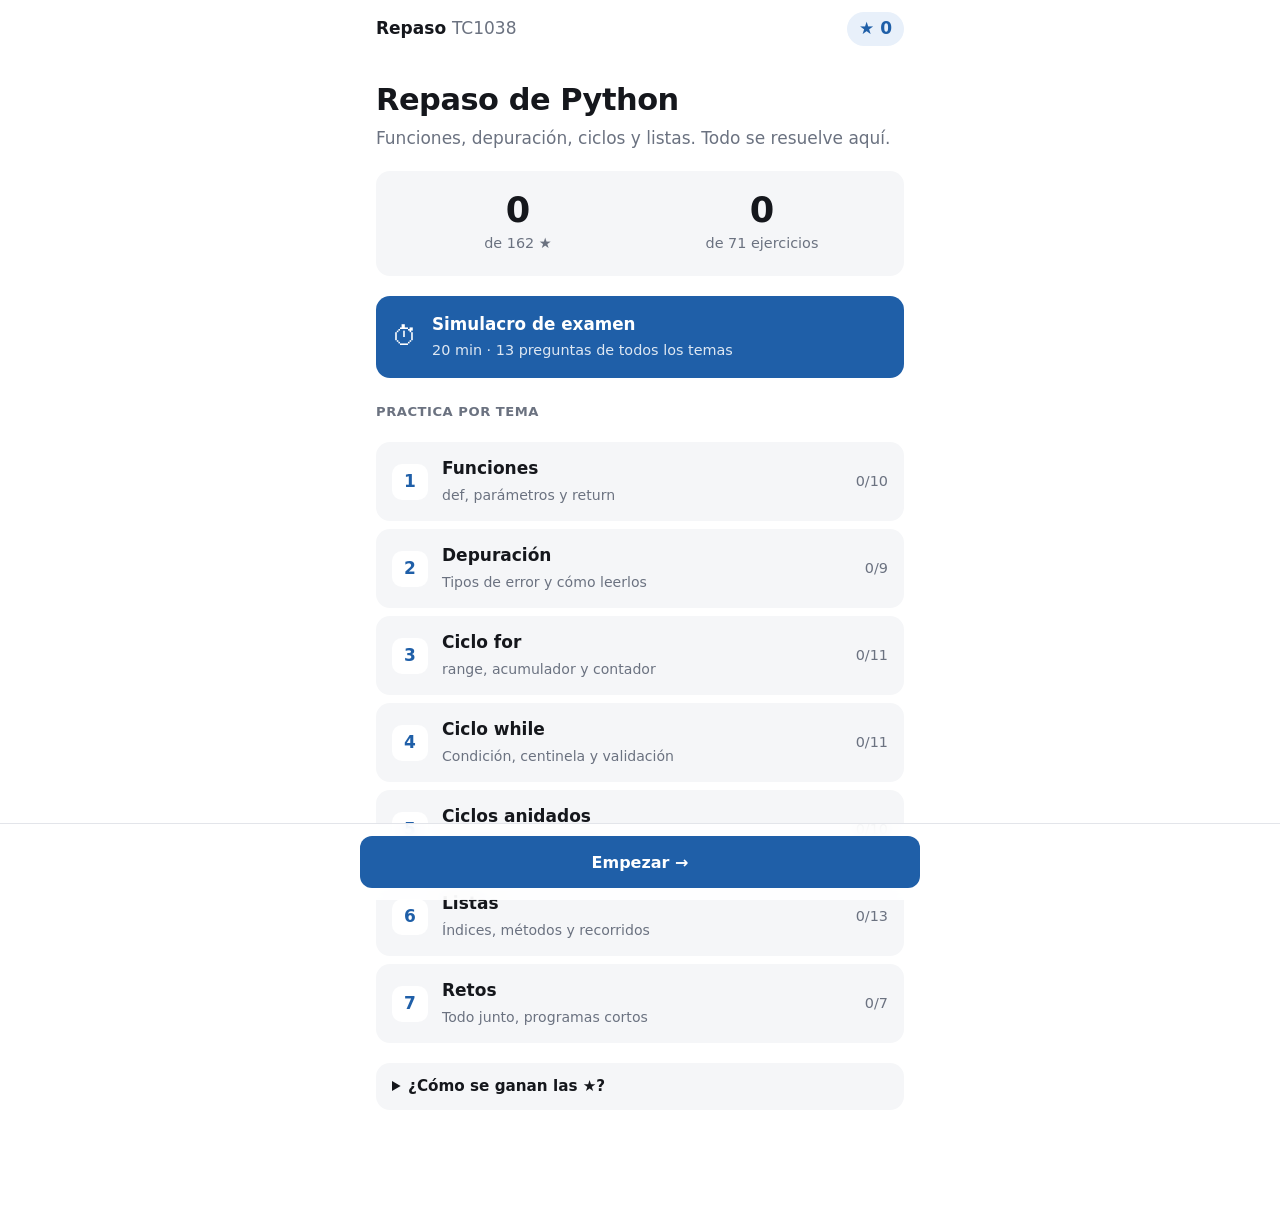
==== docs/index.html @ 0a4fbe67 "Repaso TC1038: app de práctica para GitHub Pages 71 ejercicios interactivos (funciones, depuración, " ====
<!doctype html>
<html lang="es">
<head>
  <meta charset="utf-8">
  <meta name="viewport" content="width=device-width, initial-scale=1, viewport-fit=cover">
  <meta name="theme-color" content="#ffffff" media="(prefers-color-scheme: light)">
  <meta name="theme-color" content="#0f1115" media="(prefers-color-scheme: dark)">
  <title>Repaso TC1038</title>
  <meta name="description" content="Repaso de Python: funciones, depuración, ciclos for y while, ciclos anidados y listas.">
  <link rel="icon" href="data:image/svg+xml,%3Csvg xmlns='http://www.w3.org/2000/svg' viewBox='0 0 32 32'%3E%3Crect width='32' height='32' rx='8' fill='%231f5fa8'/%3E%3Ctext x='16' y='22' font-family='Consolas,monospace' font-size='14' font-weight='700' fill='white' text-anchor='middle'%3Epy%3C/text%3E%3C/svg%3E">
  <link rel="stylesheet" href="css/estilos.css?v=1">
  <script type="module" src="js/app.js?v=1"></script>
</head>
<body>
  <header class="barra">
    <a class="barra__inicio" href="#/" aria-label="Inicio">Repaso <span>TC1038</span></a>
    <span class="puntos" id="puntos" aria-live="off">★ 0</span>
  </header>

  <main id="vista" class="vista" tabindex="-1">
    <p class="texto-suave">Cargando…</p>
  </main>

  <div id="aviso-puntos" class="aviso-puntos" aria-hidden="true"></div>
</body>
</html>
---- docs/css/estilos.css ----
:root {
  --fondo: #ffffff;
  --superficie: #f5f6f8;
  --borde: #e3e5ea;
  --texto: #15171c;
  --suave: #6b7280;
  --acento: #1f5fa8;
  --acento-suave: #e8f0fa;
  --acento-texto: #ffffff;
  --ok: #23794a;
  --ok-suave: #e8f6ee;
  --error: #c0392b;
  --error-suave: #fdeeec;
  --pista: #fff7e0;
  --codigo: #f4f5f7;
  --codigo-texto: #1d2a44;
  --fuente: system-ui, -apple-system, "Segoe UI", Roboto, "Helvetica Neue", Arial, sans-serif;
  --mono: ui-monospace, "Cascadia Mono", Consolas, "SF Mono", Menlo, monospace;
  --radio: 14px;
  --ancho: 560px;
  color-scheme: light;
}

@media (prefers-color-scheme: dark) {
  :root:not([data-theme="light"]) {
    --fondo: #0f1115;
    --superficie: #181b21;
    --borde: #2a2e37;
    --texto: #eceef2;
    --suave: #9aa1ad;
    --acento: #6c9cf0;
    --acento-suave: #1a2540;
    --acento-texto: #0f1115;
    --ok: #4cc382;
    --ok-suave: #14281d;
    --error: #f0796f;
    --error-suave: #2e1716;
    --pista: #2b2514;
    --codigo: #181b21;
    --codigo-texto: #c9d6ef;
    color-scheme: dark;
  }
}

:root[data-theme="dark"] {
  --fondo: #0f1115;
  --superficie: #181b21;
  --borde: #2a2e37;
  --texto: #eceef2;
  --suave: #9aa1ad;
  --acento: #6c9cf0;
  --acento-suave: #1a2540;
  --acento-texto: #0f1115;
  --ok: #4cc382;
  --ok-suave: #14281d;
  --error: #f0796f;
  --error-suave: #2e1716;
  --pista: #2b2514;
  --codigo: #181b21;
  --codigo-texto: #c9d6ef;
  color-scheme: dark;
}

* { box-sizing: border-box; }
html { -webkit-text-size-adjust: 100%; }
body {
  margin: 0;
  background: var(--fondo);
  color: var(--texto);
  font: 17px/1.5 var(--fuente);
  -webkit-tap-highlight-color: transparent;
}
h1, h2, h3, p { margin: 0; }
h1 { font-size: 1.65rem; line-height: 1.2; font-weight: 700; letter-spacing: -0.015em; }
h2 { font-size: 1.2rem; font-weight: 650; }
a { color: var(--acento); }
code, pre, textarea { font-family: var(--mono); }
[hidden] { display: none !important; }
.oculto { position: absolute; width: 1px; height: 1px; opacity: 0; pointer-events: none; }

/* ---------- barra ---------- */

.barra {
  position: sticky;
  top: 0;
  z-index: 10;
  display: flex;
  justify-content: space-between;
  align-items: center;
  max-width: var(--ancho);
  margin: 0 auto;
  padding: 12px 16px;
  background: var(--fondo);
}
.barra__inicio { color: var(--texto); text-decoration: none; font-weight: 700; }
.barra__inicio span { color: var(--suave); font-weight: 500; }
.puntos {
  font-weight: 700;
  font-variant-numeric: tabular-nums;
  background: var(--acento-suave);
  color: var(--acento);
  padding: 4px 12px;
  border-radius: 999px;
}

/* ---------- estructura ---------- */

.vista {
  max-width: var(--ancho);
  margin: 0 auto;
  padding: 8px 16px calc(120px + env(safe-area-inset-bottom));
  outline: none;
  display: grid;
  grid-template-columns: minmax(0, 1fr);
  gap: 20px;
}
.etiqueta { min-width: 0; font-size: 0.82rem; color: var(--suave); font-weight: 600; letter-spacing: 0.02em; }
.texto-suave { color: var(--suave); }
.progreso { height: 4px; background: var(--superficie); border-radius: 4px; overflow: hidden; }
.progreso span { display: block; height: 100%; background: var(--acento); border-radius: 4px; transition: width 0.3s; }
.encabezado { display: grid; gap: 8px; }
.encabezado__fila { display: flex; justify-content: space-between; align-items: center; gap: 12px; }
.chip {
  display: inline-block;
  font-size: 0.8rem;
  font-weight: 650;
  padding: 2px 10px;
  border-radius: 999px;
  background: var(--superficie);
  color: var(--suave);
  white-space: nowrap;
}
.chip--ok { background: var(--ok-suave); color: var(--ok); }

/* ---------- barra de acciones ---------- */

.acciones {
  position: fixed;
  left: 0;
  right: 0;
  bottom: 0;
  z-index: 10;
  padding: 12px 16px calc(12px + env(safe-area-inset-bottom));
  background: color-mix(in srgb, var(--fondo) 88%, transparent);
  backdrop-filter: blur(8px);
  -webkit-backdrop-filter: blur(8px);
  border-top: 1px solid var(--borde);
}
.acciones__contenido { max-width: var(--ancho); margin: 0 auto; display: flex; gap: 10px; }
.acciones .boton { flex: 1; }

.boton {
  appearance: none;
  border: none;
  border-radius: 12px;
  background: var(--acento);
  color: var(--acento-texto);
  font: 650 1rem var(--fuente);
  min-height: 52px;
  padding: 0 18px;
  cursor: pointer;
  display: inline-flex;
  align-items: center;
  justify-content: center;
  gap: 8px;
  text-decoration: none;
}
.boton:active:not(:disabled) { transform: scale(0.98); }
.boton:focus-visible, .opcion:focus-visible, .fila:focus-visible { outline: 3px solid var(--acento); outline-offset: 2px; }
.boton:disabled { opacity: 0.45; cursor: default; }
.boton--claro { background: var(--superficie); color: var(--texto); }
.boton--enlace { background: none; color: var(--acento); min-height: 0; padding: 6px 0; font-weight: 600; }
.boton--grande { min-height: 64px; font-size: 1.05rem; width: 100%; }

/* ---------- inicio ---------- */

.marcador {
  background: var(--superficie);
  border-radius: var(--radio);
  padding: 20px;
  display: grid;
  grid-template-columns: 1fr 1fr;
  text-align: center;
}
.marcador strong { display: block; font-size: 2.2rem; line-height: 1.1; font-variant-numeric: tabular-nums; }
.marcador span { color: var(--suave); font-size: 0.9rem; }
.lista { display: grid; gap: 8px; }
.fila {
  display: flex;
  align-items: center;
  gap: 14px;
  padding: 14px 16px;
  border-radius: var(--radio);
  background: var(--superficie);
  color: var(--texto);
  text-decoration: none;
}
.fila__numero {
  flex: none;
  width: 36px;
  height: 36px;
  border-radius: 10px;
  display: grid;
  place-items: center;
  background: var(--fondo);
  font-weight: 700;
  color: var(--acento);
}
.fila__texto { flex: 1; min-width: 0; }
.fila__texto strong { display: block; font-weight: 650; }
.fila__texto span { color: var(--suave); font-size: 0.88rem; }
.fila__avance { font-size: 0.9rem; color: var(--suave); font-variant-numeric: tabular-nums; }
.fila.completa .fila__numero { background: var(--ok); color: #fff; }
.pie-inicio { display: flex; justify-content: center; }

/* ---------- quiz ---------- */

.opciones { display: grid; gap: 10px; }
.opcion {
  appearance: none;
  text-align: left;
  width: 100%;
  border: 1.5px solid var(--borde);
  border-radius: var(--radio);
  background: var(--fondo);
  color: var(--texto);
  font: 500 1rem var(--fuente);
  padding: 16px;
  min-height: 56px;
  cursor: pointer;
  display: flex;
  gap: 12px;
  align-items: center;
}
.opcion:disabled { cursor: default; }
.opcion__letra { flex: none; width: 28px; height: 28px; border-radius: 8px; display: grid; place-items: center; background: var(--superficie); color: var(--suave); font-weight: 700; font-size: 0.85rem; }
.opcion.correcta { border-color: var(--ok); background: var(--ok-suave); }
.opcion.correcta .opcion__letra { background: var(--ok); color: #fff; }
.opcion.incorrecta { border-color: var(--error); background: var(--error-suave); }
.opcion.incorrecta .opcion__letra { background: var(--error); color: #fff; }
.opcion.apagada { opacity: 0.5; }
.explicacion { padding: 14px 16px; border-radius: var(--radio); background: var(--superficie); }
.explicacion strong { display: block; margin-bottom: 2px; }
.explicacion.ok strong { color: var(--ok); }
.explicacion.mal strong { color: var(--error); }

/* ---------- código ---------- */

.codigo {
  margin: 0;
  padding: 14px 16px;
  border-radius: var(--radio);
  background: var(--codigo);
  color: var(--codigo-texto);
  font-size: 0.95rem;
  line-height: 1.55;
  overflow-x: auto;
  white-space: pre;
}
.codigo .prompt { color: var(--suave); user-select: none; }

/* ---------- ejercicio ---------- */

.datos { display: grid; gap: 12px; }
.dato { display: grid; gap: 2px; }
.dato > span:first-child { font-size: 0.82rem; color: var(--suave); font-weight: 600; }
.usa { font-size: 0.95rem; }
.usa code { background: var(--superficie); padding: 1px 6px; border-radius: 6px; font-size: 0.9em; }
.pistas { display: grid; gap: 8px; justify-items: start; }
.pista { width: 100%; padding: 12px 14px; border-radius: var(--radio); background: var(--pista); }

.estado { font-size: 0.95rem; color: var(--suave); text-align: center; }
.estado:empty { display: none; }

.editor {
  display: grid;
  grid-template-columns: auto 1fr;
  border-radius: var(--radio);
  background: var(--codigo);
  overflow: hidden;
  height: 300px;
  border: 1.5px solid transparent;
}
.editor:focus-within { border-color: var(--acento); }
.editor__numeros {
  margin: 0;
  padding: 12px 6px 12px 12px;
  text-align: right;
  color: var(--suave);
  opacity: 0.6;
  font: 0.9rem/1.55 var(--mono);
  overflow: hidden;
  user-select: none;
}
.editor__numeros .error { color: var(--error); font-weight: 700; opacity: 1; }
.editor__texto {
  border: none;
  outline: none;
  resize: none;
  background: transparent;
  color: var(--codigo-texto);
  font: 0.9rem/1.55 var(--mono);
  padding: 12px;
  white-space: pre;
  overflow: auto;
  tab-size: 4;
  width: 100%;
  height: 100%;
}

/* ---------- resultado ---------- */

.resultado { display: grid; gap: 6px; justify-items: center; text-align: center; padding: 16px 0 4px; }
.resultado__icono {
  width: 72px;
  height: 72px;
  border-radius: 50%;
  display: grid;
  place-items: center;
  font-size: 2.2rem;
  font-weight: 700;
}
.resultado.ok .resultado__icono { background: var(--ok-suave); color: var(--ok); }
.resultado.mal .resultado__icono { background: var(--error-suave); color: var(--error); }
.resultado__puntos { font-size: 1.1rem; font-weight: 700; color: var(--ok); }
.casos { list-style: none; margin: 0; padding: 0; display: grid; gap: 8px; }
.casos li { display: grid; gap: 2px; padding: 12px 14px; border-radius: var(--radio); background: var(--superficie); font-size: 0.95rem; }
.casos li strong { font-weight: 650; }
.casos li.mal strong { color: var(--error); }
.casos li span { color: var(--suave); }
.retro { display: grid; gap: 8px; padding: 16px; border-radius: var(--radio); border: 1.5px solid var(--borde); }
.retro ul { margin: 0; padding-left: 20px; display: grid; gap: 6px; }
.retro .pregunta-guia { font-weight: 600; }
details.consola summary { cursor: pointer; color: var(--suave); font-size: 0.92rem; }
details.consola .codigo { margin-top: 8px; }

/* ---------- avisos ---------- */

.aviso-puntos {
  position: fixed;
  top: 64px;
  left: 50%;
  transform: translate(-50%, -10px);
  opacity: 0;
  pointer-events: none;
  background: var(--ok);
  color: #fff;
  font-weight: 700;
  padding: 8px 18px;
  border-radius: 999px;
  transition: opacity 0.25s, transform 0.25s;
  z-index: 20;
}
.aviso-puntos.visible { opacity: 1; transform: translate(-50%, 0); }


@media (min-width: 700px) {
  .vista { padding-top: 24px; }
  h1 { font-size: 1.9rem; }
}
.acciones .boton--icono { flex: 0 0 56px; padding: 0; font-size: 1.2rem; }
.lista-salida { margin: 0; padding-left: 20px; }
.opcion.seleccionada { border-color: var(--acento); background: var(--acento-suave); }
.opcion.seleccionada .opcion__letra { background: var(--acento); color: var(--acento-texto); }

/* ======================================================================
   TC1038: resaltado, tipos de ejercicio y simulacro
   ====================================================================== */

:root {
  --tok-k: #1f5fa8;
  --tok-s: #2e7d4f;
  --tok-n: #b4580a;
  --tok-c: #8a909c;
  --tok-f: #7a3ea6;
  --aviso: #b26a00;
}
@media (prefers-color-scheme: dark) {
  :root:not([data-theme="light"]) {
    --tok-k: #7fb0ff;
    --tok-s: #7fd19b;
    --tok-n: #f0a868;
    --tok-c: #7d8594;
    --tok-f: #c9a2f0;
    --aviso: #f2b705;
  }
}
:root[data-theme="dark"] {
  --tok-k: #7fb0ff;
  --tok-s: #7fd19b;
  --tok-n: #f0a868;
  --tok-c: #7d8594;
  --tok-f: #c9a2f0;
  --aviso: #f2b705;
}

.tok-k { color: var(--tok-k); font-weight: 650; }
.tok-s { color: var(--tok-s); }
.tok-n { color: var(--tok-n); }
.tok-c { color: var(--tok-c); font-style: italic; }
.tok-f { color: var(--tok-f); }

h3 { margin: 0; font-size: 1rem; font-weight: 650; }
.enunciado { font-weight: 600; }
.grupo { display: grid; grid-template-columns: minmax(0, 1fr); gap: 8px; }
.chips { display: flex; gap: 6px; flex-wrap: wrap; justify-content: flex-end; }
.chip--tipo { background: var(--acento-suave); color: var(--acento); }

/* ---------- inicio ---------- */

.tarjeta-sim {
  display: flex;
  align-items: center;
  gap: 14px;
  padding: 16px;
  border-radius: var(--radio);
  background: var(--acento);
  color: var(--acento-texto);
  text-decoration: none;
}
.tarjeta-sim:focus-visible { outline: 3px solid var(--acento); outline-offset: 2px; }
.tarjeta-sim__icono { font-size: 1.6rem; line-height: 1; }
.tarjeta-sim__texto { flex: 1; min-width: 0; }
.tarjeta-sim__texto strong { display: block; font-size: 1.05rem; }
.tarjeta-sim__texto span { font-size: 0.9rem; opacity: 0.85; }
.tarjeta-sim__dato { font-weight: 700; font-variant-numeric: tabular-nums; text-align: right; font-size: 0.9rem; }
.subtitulo { font-size: 0.82rem; color: var(--suave); font-weight: 650; letter-spacing: 0.04em; text-transform: uppercase; margin-top: 4px; }
details.ayuda { background: var(--superficie); border-radius: var(--radio); padding: 12px 16px; font-size: 0.95rem; }
details.ayuda summary { cursor: pointer; font-weight: 600; }
details.ayuda ul { margin: 8px 0 0; padding-left: 20px; display: grid; gap: 4px; }

/* ---------- código y respuestas ---------- */

.codigo.salida { background: var(--fondo); border: 1.5px solid var(--borde); }
.entradas { font-size: 0.95rem; }
.entradas code, .dato code {
  background: var(--superficie);
  padding: 1px 7px;
  border-radius: 6px;
  font-size: 0.92em;
  margin-right: 4px;
  white-space: nowrap;
}
.respuesta {
  width: 100%;
  font: 0.95rem/1.55 var(--mono);
  padding: 12px 14px;
  border-radius: var(--radio);
  border: 1.5px solid var(--borde);
  background: var(--fondo);
  color: var(--texto);
  resize: vertical;
  white-space: pre;
  overflow-x: auto;
}
.respuesta:focus { outline: none; border-color: var(--acento); }
.respuesta.ok { border-color: var(--ok); background: var(--ok-suave); }
.respuesta.mal { border-color: var(--error); }
.opcion__codigo { display: block; margin: 0; font: 0.9rem/1.45 var(--mono); white-space: pre; overflow-x: auto; min-width: 0; }

/* completar */
.hueco {
  font: inherit;
  color: var(--texto);
  background: var(--acento-suave);
  border: none;
  border-bottom: 2px solid var(--acento);
  border-radius: 4px 4px 0 0;
  padding: 0 3px;
  margin: 0 1px;
  text-align: center;
}
.hueco:focus { outline: 2px solid var(--acento); outline-offset: 1px; }
.hueco.ok { background: var(--ok-suave); border-bottom-color: var(--ok); }
.hueco.mal { background: var(--error-suave); border-bottom-color: var(--error); }

/* encuentra el error */
.lineas { display: grid; gap: 4px; }
.linea {
  appearance: none;
  display: flex;
  gap: 10px;
  align-items: baseline;
  width: 100%;
  text-align: left;
  border: 1.5px solid transparent;
  border-radius: 10px;
  background: var(--codigo);
  color: var(--codigo-texto);
  font: 0.95rem/1.5 var(--mono);
  padding: 7px 10px;
  cursor: pointer;
  overflow-x: auto;
}
.linea__numero { color: var(--suave); opacity: 0.7; min-width: 1.5ch; text-align: right; user-select: none; }
.linea__texto { white-space: pre; }
.linea.seleccionada { border-color: var(--acento); background: var(--acento-suave); }
.linea.ok { border-color: var(--ok); background: var(--ok-suave); }
.linea.mal { border-color: var(--error); background: var(--error-suave); }
.linea:disabled { cursor: default; }

/* prueba de escritorio */
.traza { overflow-x: auto; }
.traza table { border-collapse: separate; border-spacing: 0; width: 100%; font: 0.95rem var(--mono); }
.traza th {
  background: var(--acento);
  color: var(--acento-texto);
  font: 650 0.85rem var(--fuente);
  padding: 8px 10px;
  text-align: center;
  white-space: nowrap;
}
.traza th:first-child { border-top-left-radius: 10px; }
.traza th:last-child { border-top-right-radius: 10px; }
.traza td { padding: 4px; text-align: center; border-bottom: 1px solid var(--borde); background: var(--superficie); }
.traza tr:last-child td { border-bottom: none; }
.traza tr:last-child td:first-child { border-bottom-left-radius: 10px; }
.traza tr:last-child td:last-child { border-bottom-right-radius: 10px; }
.celda {
  width: 100%;
  min-width: 5ch;
  font: inherit;
  text-align: center;
  padding: 7px 4px;
  border-radius: 8px;
  border: 1.5px solid var(--borde);
  background: var(--fondo);
  color: var(--texto);
}
.celda:focus { outline: none; border-color: var(--acento); }
.celda.ok { border-color: var(--ok); background: var(--ok-suave); }
.celda.mal { border-color: var(--error); background: var(--error-suave); }

/* ordena el programa */
.orden {
  display: grid;
  gap: 6px;
  min-height: 64px;
  padding: 10px;
  border-radius: var(--radio);
  background: var(--codigo);
  counter-reset: renglon;
  grid-template-columns: minmax(0, 1fr);
}
.orden.ok { outline: 2px solid var(--ok); }
.orden__vacio { color: var(--suave); font-size: 0.92rem; align-self: center; text-align: center; }
.orden__fila { display: flex; gap: 4px; align-items: stretch; min-width: 0; }
.orden__sangria {
  appearance: none;
  flex: none;
  width: 30px;
  border: none;
  border-radius: 8px;
  background: var(--fondo);
  color: var(--suave);
  font: 700 0.95rem var(--fuente);
  cursor: pointer;
}
.orden__sangria:disabled { opacity: 0.35; cursor: default; }
.orden__linea, .banco__linea {
  appearance: none;
  text-align: left;
  border: 1.5px solid var(--borde);
  border-radius: 8px;
  background: var(--fondo);
  color: var(--codigo-texto);
  font: 0.9rem/1.45 var(--mono);
  padding: 7px 10px;
  cursor: pointer;
  white-space: pre;
  overflow-x: auto;
}
.orden__linea { flex: 1; min-width: 0; }
.orden__linea::before {
  counter-increment: renglon;
  content: counter(renglon);
  color: var(--suave);
  opacity: 0.6;
  margin-right: 10px;
  display: inline-block;
  min-width: 1.5ch;
  text-align: right;
}
.orden__linea .guia { color: var(--suave); opacity: 0.45; }
.orden__linea.mal { border-color: var(--error); background: var(--error-suave); }
.orden__linea:disabled, .banco__linea:disabled { cursor: default; }
.banco { display: flex; flex-wrap: wrap; gap: 8px; }
.banco__linea { background: var(--superficie); max-width: 100%; }
.banco__vacio { color: var(--suave); font-size: 0.9rem; }

/* programa */
.probar { display: flex; gap: 10px; align-items: center; }

/* ---------- retroalimentación ---------- */

.retro-zona { display: grid; gap: 10px; }
.retro-zona:empty { display: none; }
.explicacion.info strong { color: var(--acento); }
.explicacion .detalle { margin-top: 10px; display: grid; gap: 8px; }
.ver-respuesta { justify-self: start; }

/* ---------- simulacro ---------- */

.puntos.reloj { background: var(--superficie); color: var(--texto); }
.puntos.reloj.poco { background: var(--error-suave); color: var(--error); }
.reglas { margin: 0; padding-left: 20px; display: grid; gap: 6px; }
.calificacion { font-size: 3.4rem; font-weight: 750; line-height: 1; font-variant-numeric: tabular-nums; }
.temas-sim { display: grid; gap: 10px; }
.tema-sim { display: grid; gap: 4px; }
.tema-sim__fila { display: flex; justify-content: space-between; font-size: 0.95rem; }
.tema-sim__fila span:last-child { color: var(--suave); font-variant-numeric: tabular-nums; }
.barra-avance { height: 8px; border-radius: 8px; background: var(--superficie); overflow: hidden; }
.barra-avance span { display: block; height: 100%; background: var(--ok); border-radius: 8px; }
.barra-avance.media span { background: var(--aviso); }
.barra-avance.baja span { background: var(--error); }
.resultado.medio .resultado__icono { background: var(--pista); color: var(--aviso); }
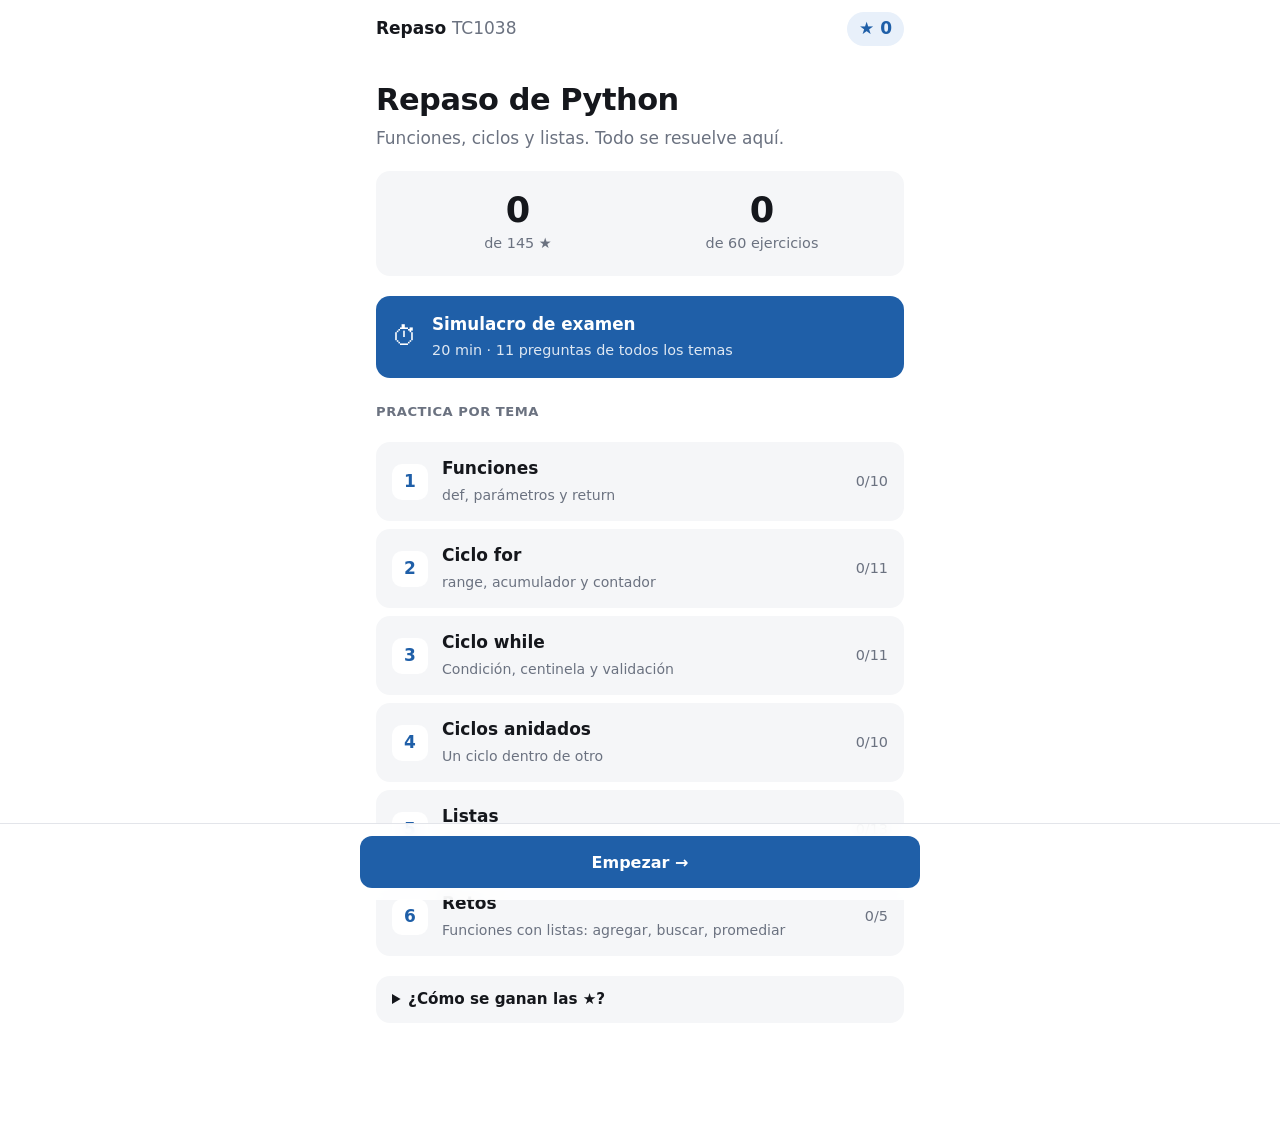
==== commit b6d77790: "Quitar Depuración y rehacer los retos Se elimina el tema de depuración y los retos pasan a 5 program" ====
--- a/docs/index.html
+++ b/docs/index.html
@@ -6,10 +6,10 @@
   <meta name="theme-color" content="#ffffff" media="(prefers-color-scheme: light)">
   <meta name="theme-color" content="#0f1115" media="(prefers-color-scheme: dark)">
   <title>Repaso TC1038</title>
-  <meta name="description" content="Repaso de Python: funciones, depuración, ciclos for y while, ciclos anidados y listas.">
+  <meta name="description" content="Repaso de Python: funciones, ciclos for y while, ciclos anidados y listas.">
   <link rel="icon" href="data:image/svg+xml,%3Csvg xmlns='http://www.w3.org/2000/svg' viewBox='0 0 32 32'%3E%3Crect width='32' height='32' rx='8' fill='%231f5fa8'/%3E%3Ctext x='16' y='22' font-family='Consolas,monospace' font-size='14' font-weight='700' fill='white' text-anchor='middle'%3Epy%3C/text%3E%3C/svg%3E">
-  <link rel="stylesheet" href="css/estilos.css?v=1">
-  <script type="module" src="js/app.js?v=1"></script>
+  <link rel="stylesheet" href="css/estilos.css?v=2">
+  <script type="module" src="js/app.js?v=2"></script>
 </head>
 <body>
   <header class="barra">
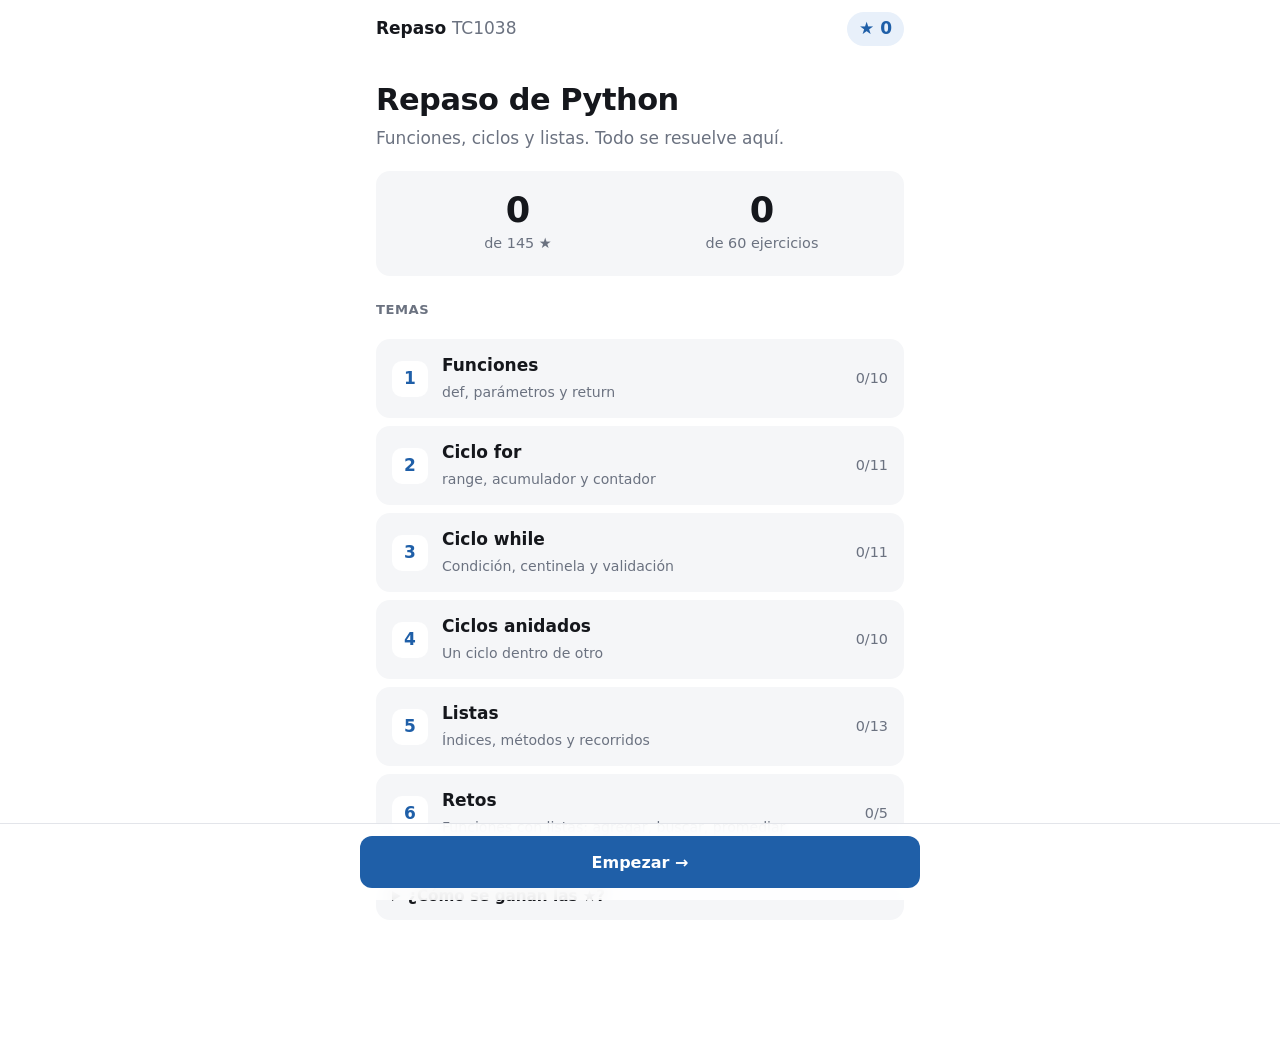
==== commit 50df9255: "Quitar el simulacro de examen La app queda solo con la práctica por tema. También se corrige el mens" ====
--- a/docs/index.html
+++ b/docs/index.html
@@ -8,8 +8,8 @@
   <title>Repaso TC1038</title>
   <meta name="description" content="Repaso de Python: funciones, ciclos for y while, ciclos anidados y listas.">
   <link rel="icon" href="data:image/svg+xml,%3Csvg xmlns='http://www.w3.org/2000/svg' viewBox='0 0 32 32'%3E%3Crect width='32' height='32' rx='8' fill='%231f5fa8'/%3E%3Ctext x='16' y='22' font-family='Consolas,monospace' font-size='14' font-weight='700' fill='white' text-anchor='middle'%3Epy%3C/text%3E%3C/svg%3E">
-  <link rel="stylesheet" href="css/estilos.css?v=2">
-  <script type="module" src="js/app.js?v=2"></script>
+  <link rel="stylesheet" href="css/estilos.css?v=3">
+  <script type="module" src="js/app.js?v=3"></script>
 </head>
 <body>
   <header class="barra">
--- a/docs/css/estilos.css
+++ b/docs/css/estilos.css
@@ -364,7 +364,7 @@
 .opcion.seleccionada .opcion__letra { background: var(--acento); color: var(--acento-texto); }
 
 /* ======================================================================
-   TC1038: resaltado, tipos de ejercicio y simulacro
+   TC1038: resaltado y tipos de ejercicio
    ====================================================================== */
 
 :root {
@@ -408,22 +408,6 @@
 
 /* ---------- inicio ---------- */
 
-.tarjeta-sim {
-  display: flex;
-  align-items: center;
-  gap: 14px;
-  padding: 16px;
-  border-radius: var(--radio);
-  background: var(--acento);
-  color: var(--acento-texto);
-  text-decoration: none;
-}
-.tarjeta-sim:focus-visible { outline: 3px solid var(--acento); outline-offset: 2px; }
-.tarjeta-sim__icono { font-size: 1.6rem; line-height: 1; }
-.tarjeta-sim__texto { flex: 1; min-width: 0; }
-.tarjeta-sim__texto strong { display: block; font-size: 1.05rem; }
-.tarjeta-sim__texto span { font-size: 0.9rem; opacity: 0.85; }
-.tarjeta-sim__dato { font-weight: 700; font-variant-numeric: tabular-nums; text-align: right; font-size: 0.9rem; }
 .subtitulo { font-size: 0.82rem; color: var(--suave); font-weight: 650; letter-spacing: 0.04em; text-transform: uppercase; margin-top: 4px; }
 details.ayuda { background: var(--superficie); border-radius: var(--radio); padding: 12px 16px; font-size: 0.95rem; }
 details.ayuda summary { cursor: pointer; font-weight: 600; }
@@ -588,9 +572,6 @@
 .banco__linea { background: var(--superficie); max-width: 100%; }
 .banco__vacio { color: var(--suave); font-size: 0.9rem; }
 
-/* programa */
-.probar { display: flex; gap: 10px; align-items: center; }
-
 /* ---------- retroalimentación ---------- */
 
 .retro-zona { display: grid; gap: 10px; }
@@ -598,19 +579,3 @@
 .explicacion.info strong { color: var(--acento); }
 .explicacion .detalle { margin-top: 10px; display: grid; gap: 8px; }
 .ver-respuesta { justify-self: start; }
-
-/* ---------- simulacro ---------- */
-
-.puntos.reloj { background: var(--superficie); color: var(--texto); }
-.puntos.reloj.poco { background: var(--error-suave); color: var(--error); }
-.reglas { margin: 0; padding-left: 20px; display: grid; gap: 6px; }
-.calificacion { font-size: 3.4rem; font-weight: 750; line-height: 1; font-variant-numeric: tabular-nums; }
-.temas-sim { display: grid; gap: 10px; }
-.tema-sim { display: grid; gap: 4px; }
-.tema-sim__fila { display: flex; justify-content: space-between; font-size: 0.95rem; }
-.tema-sim__fila span:last-child { color: var(--suave); font-variant-numeric: tabular-nums; }
-.barra-avance { height: 8px; border-radius: 8px; background: var(--superficie); overflow: hidden; }
-.barra-avance span { display: block; height: 100%; background: var(--ok); border-radius: 8px; }
-.barra-avance.media span { background: var(--aviso); }
-.barra-avance.baja span { background: var(--error); }
-.resultado.medio .resultado__icono { background: var(--pista); color: var(--aviso); }
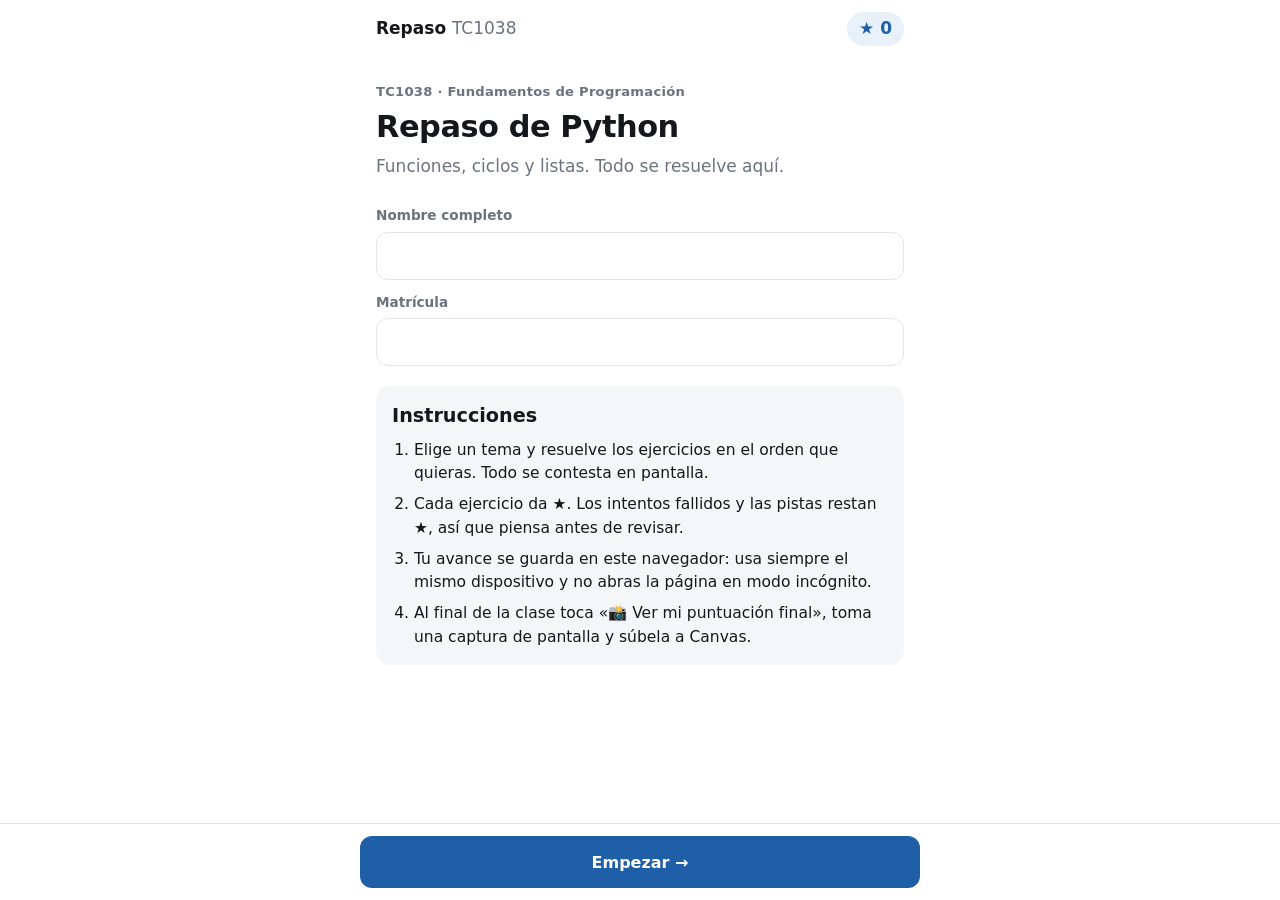
==== commit 67060a09: "Agregar bienvenida con nombre y matrícula, y puntuación final La primera vez la app pide nombre y ma" ====
--- a/docs/index.html
+++ b/docs/index.html
@@ -8,8 +8,8 @@
   <title>Repaso TC1038</title>
   <meta name="description" content="Repaso de Python: funciones, ciclos for y while, ciclos anidados y listas.">
   <link rel="icon" href="data:image/svg+xml,%3Csvg xmlns='http://www.w3.org/2000/svg' viewBox='0 0 32 32'%3E%3Crect width='32' height='32' rx='8' fill='%231f5fa8'/%3E%3Ctext x='16' y='22' font-family='Consolas,monospace' font-size='14' font-weight='700' fill='white' text-anchor='middle'%3Epy%3C/text%3E%3C/svg%3E">
-  <link rel="stylesheet" href="css/estilos.css?v=3">
-  <script type="module" src="js/app.js?v=3"></script>
+  <link rel="stylesheet" href="css/estilos.css?v=4">
+  <script type="module" src="js/app.js?v=4"></script>
 </head>
 <body>
   <header class="barra">
--- a/docs/css/estilos.css
+++ b/docs/css/estilos.css
@@ -579,3 +579,56 @@
 .explicacion.info strong { color: var(--acento); }
 .explicacion .detalle { margin-top: 10px; display: grid; gap: 8px; }
 .ver-respuesta { justify-self: start; }
+
+/* ---------- bienvenida ---------- */
+
+.alumno { display: flex; gap: 10px; align-items: baseline; flex-wrap: wrap; color: var(--suave); font-size: 0.95rem; }
+.alumno span { font-weight: 600; color: var(--texto); min-width: 0; overflow-wrap: anywhere; }
+.alumno a { font-size: 0.9rem; font-weight: 600; }
+.formulario { display: grid; gap: 6px; }
+.campo__etiqueta { font-size: 0.85rem; font-weight: 650; color: var(--suave); margin-top: 6px; }
+.campo {
+  width: 100%;
+  font: 1.05rem var(--fuente);
+  padding: 13px 14px;
+  border-radius: 12px;
+  border: 1.5px solid var(--borde);
+  background: var(--fondo);
+  color: var(--texto);
+}
+.campo:focus { outline: none; border-color: var(--acento); }
+.instrucciones { display: grid; gap: 8px; padding: 16px; border-radius: var(--radio); background: var(--superficie); }
+.instrucciones ol { margin: 0; padding-left: 22px; display: grid; gap: 8px; font-size: 0.97rem; }
+.centrado { text-align: center; }
+
+/* ---------- puntuación final ---------- */
+
+.constancia {
+  display: grid;
+  gap: 4px;
+  justify-items: center;
+  text-align: center;
+  padding: 22px 18px 18px;
+  border-radius: var(--radio);
+  border: 2px solid var(--acento);
+  background: var(--fondo);
+}
+.constancia__nombre { font-size: 1.5rem; font-weight: 750; line-height: 1.2; margin-top: 6px; overflow-wrap: anywhere; }
+.constancia__matricula { font: 600 1.1rem var(--mono); color: var(--acento); }
+.constancia__puntos {
+  width: 100%;
+  display: grid;
+  grid-template-columns: 1fr 1fr;
+  margin: 14px 0 10px;
+  padding: 14px 0;
+  border-radius: 12px;
+  background: var(--acento-suave);
+}
+.constancia__puntos strong { display: block; font-size: 2.2rem; line-height: 1.1; font-variant-numeric: tabular-nums; color: var(--acento); }
+.constancia__puntos span { color: var(--suave); font-size: 0.88rem; }
+.constancia__temas { width: 100%; border-collapse: collapse; font-size: 0.95rem; }
+.constancia__temas th { font-size: 0.78rem; color: var(--suave); font-weight: 650; text-align: right; padding: 4px 6px; border-bottom: 1px solid var(--borde); }
+.constancia__temas td { text-align: right; padding: 6px; border-bottom: 1px solid var(--borde); font-variant-numeric: tabular-nums; }
+.constancia__temas th:first-child, .constancia__temas td:first-child { text-align: left; }
+.constancia__temas tr:last-child td { border-bottom: none; }
+.constancia__fecha { margin-top: 10px; font-size: 0.85rem; color: var(--suave); }
